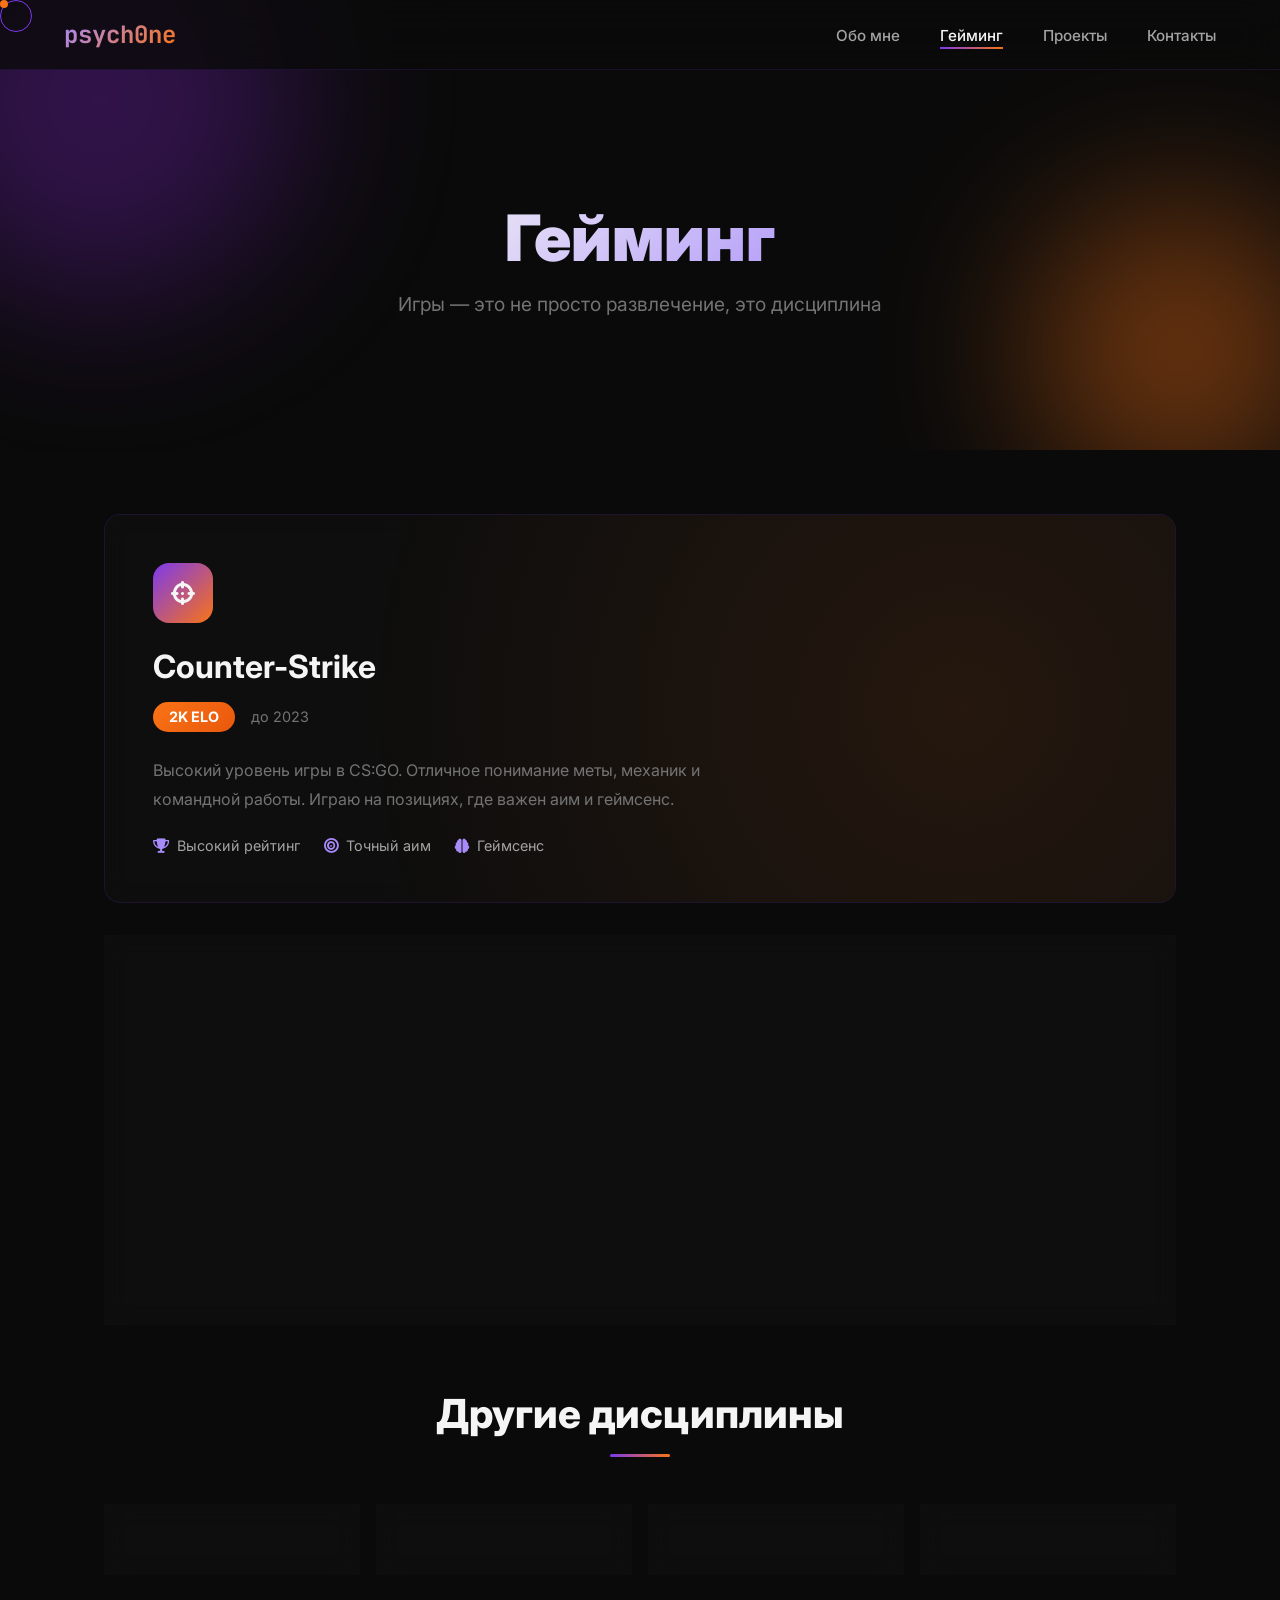
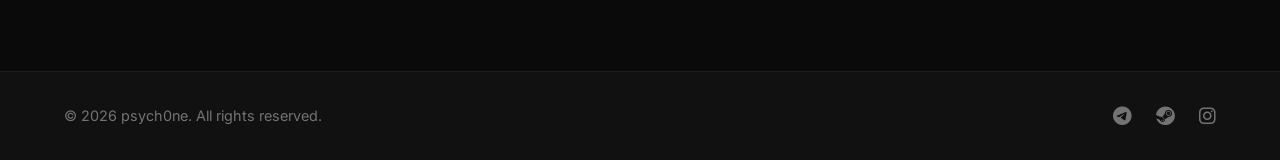
==== gaming.html @ a94a178a "Add files via upload" ====
<!DOCTYPE html>
<html lang="ru">
<head>
    <meta charset="UTF-8">
    <meta name="viewport" content="width=device-width, initial-scale=1.0">
    <title>psych0ne — Гейминг</title>
    <link rel="stylesheet" href="css/style.css">
    <link rel="stylesheet" href="https://cdnjs.cloudflare.com/ajax/libs/font-awesome/6.5.1/css/all.min.css">
</head>
<body>
    <div class="cursor"></div>
    <div class="cursor-follower"></div>

    <nav class="navbar">
        <div class="nav-logo">psych0ne</div>
        <ul class="nav-links">
            <li><a href="index.html">Обо мне</a></li>
            <li><a href="gaming.html" class="active">Гейминг</a></li>
            <li><a href="projects.html">Проекты</a></li>
            <li><a href="contacts.html">Контакты</a></li>
        </ul>
        <div class="hamburger">
            <span></span><span></span><span></span>
        </div>
    </nav>

    <main>
        <section class="page-hero">
            <div class="hero-bg">
                <div class="orb orb-1"></div>
                <div class="orb orb-2"></div>
            </div>
            <div class="page-hero-content">
                <h1>Гейминг</h1>
                <p>Игры — это не просто развлечение, это дисциплина</p>
            </div>
        </section>

        <section class="gaming-section">
            <div class="container">
                <div class="game-showcase">
                    <div class="game-card large glass">
                        <div class="game-bg cs-bg"></div>
                        <div class="game-content">
                            <div class="game-icon">
                                <i class="fas fa-crosshairs"></i>
                            </div>
                            <h2>Counter-Strike</h2>
                            <div class="game-rank">
                                <span class="rank-badge elite">2K ELO</span>
                                <span class="rank-year">до 2023</span>
                            </div>
                            <p>Высокий уровень игры в CS:GO. Отличное понимание меты, механик и командной работы. Играю на позициях, где важен аим и геймсенс.</p>
                            <div class="game-stats-row">
                                <div class="g-stat">
                                    <i class="fas fa-trophy"></i>
                                    <span>Высокий рейтинг</span>
                                </div>
                                <div class="g-stat">
                                    <i class="fas fa-bullseye"></i>
                                    <span>Точный аим</span>
                                </div>
                                <div class="g-stat">
                                    <i class="fas fa-brain"></i>
                                    <span>Геймсенс</span>
                                </div>
                            </div>
                        </div>
                    </div>

                    <div class="game-card large glass">
                        <div class="game-bg dota-bg"></div>
                        <div class="game-content">
                            <div class="game-icon">
                                <i class="fas fa-shield-halved"></i>
                            </div>
                            <h2>Dota 2</h2>
                            <div class="game-rank">
                                <span class="rank-badge immortal">Титан</span>
                            </div>
                            <p>Достиг ранга Титан в Dota 2. Глубокое понимание драфтов, макроигры и ротаций. Умею играть на разных ролях и адаптироваться под мету.</p>
                            <div class="game-stats-row">
                                <div class="g-stat">
                                    <i class="fas fa-crown"></i>
                                    <span>Ранг Титан</span>
                                </div>
                                <div class="g-stat">
                                    <i class="fas fa-chess"></i>
                                    <span>Стратегия</span>
                                </div>
                                <div class="g-stat">
                                    <i class="fas fa-users"></i>
                                    <span>Тимплей</span>
                                </div>
                            </div>
                        </div>
                    </div>
                </div>

                <div class="other-games">
                    <h2 class="section-title">Другие дисциплины</h2>
                    <div class="mini-games-grid">
                        <div class="mini-game glass">
                            <i class="fas fa-desktop"></i>
                            <span>Различные PC-игры</span>
                        </div>
                        <div class="mini-game glass">
                            <i class="fas fa-mouse"></i>
                            <span>Высокая точность</span>
                        </div>
                        <div class="mini-game glass">
                            <i class="fas fa-keyboard"></i>
                            <span>Быстрая реакция</span>
                        </div>
                        <div class="mini-game glass">
                            <i class="fas fa-chart-line"></i>
                            <span>Анализ меты</span>
                        </div>
                    </div>
                </div>
            </div>
        </section>
    </main>

    <footer>
        <div class="footer-content">
            <p>© 2026 psych0ne. All rights reserved.</p>
            <div class="footer-links">
                <a href="https://t.me/Dadruuuz" target="_blank"><i class="fab fa-telegram"></i></a>
                <a href="https://steamcommunity.com/id/psych0ne/" target="_blank"><i class="fab fa-steam"></i></a>
                <a href="https://www.instagram.com/psych0ne_" target="_blank"><i class="fab fa-instagram"></i></a>
            </div>
        </div>
    </footer>

    <script src="js/main.js"></script>
</body>
</html>
---- css/style.css ----
@import url('https://fonts.googleapis.com/css2?family=Inter:wght@300;400;500;600;700;800;900&family=JetBrains+Mono:wght@400;700&display=swap');

:root {
    --bg-primary: #0a0a0a;
    --bg-secondary: #111111;
    --bg-card: rgba(17, 17, 17, 0.7);
    --purple: #7c3aed;
    --purple-dark: #6b21a8;
    --purple-light: #a78bfa;
    --orange: #f97316;
    --orange-dark: #ea580c;
    --text-primary: #f5f5f5;
    --text-secondary: #a3a3a3;
    --text-muted: #737373;
    --border: rgba(124, 58, 237, 0.15);
    --glass: rgba(17, 17, 17, 0.6);
}

* {
    margin: 0;
    padding: 0;
    box-sizing: border-box;
}

html {
    scroll-behavior: smooth;
}

body {
    font-family: 'Inter', sans-serif;
    background: var(--bg-primary);
    color: var(--text-primary);
    overflow-x: hidden;
    cursor: none;
}

::selection {
    background: var(--purple);
    color: white;
}

/* Custom Cursor */
.cursor {
    width: 8px;
    height: 8px;
    background: var(--orange);
    border-radius: 50%;
    position: fixed;
    pointer-events: none;
    z-index: 9999;
    transition: transform 0.1s;
}

.cursor-follower {
    width: 32px;
    height: 32px;
    border: 1px solid var(--purple);
    border-radius: 50%;
    position: fixed;
    pointer-events: none;
    z-index: 9998;
    transition: transform 0.15s, width 0.2s, height 0.2s;
}

body:hover .cursor,
body:hover .cursor-follower {
    opacity: 1;
}

/* Scrollbar */
::-webkit-scrollbar {
    width: 8px;
}

::-webkit-scrollbar-track {
    background: var(--bg-primary);
}

::-webkit-scrollbar-thumb {
    background: var(--purple-dark);
    border-radius: 4px;
}

::-webkit-scrollbar-thumb:hover {
    background: var(--purple);
}

/* Glass Effect */
.glass {
    background: var(--glass);
    backdrop-filter: blur(12px);
    -webkit-backdrop-filter: blur(12px);
    border: 1px solid var(--border);
    border-radius: 16px;
}

/* Navbar */
.navbar {
    position: fixed;
    top: 0;
    left: 0;
    right: 0;
    z-index: 1000;
    display: flex;
    justify-content: space-between;
    align-items: center;
    padding: 1.2rem 5%;
    background: rgba(10, 10, 10, 0.8);
    backdrop-filter: blur(20px);
    -webkit-backdrop-filter: blur(20px);
    border-bottom: 1px solid var(--border);
}

.nav-logo {
    font-family: 'JetBrains Mono', monospace;
    font-size: 1.5rem;
    font-weight: 700;
    background: linear-gradient(135deg, var(--purple-light), var(--orange));
    -webkit-background-clip: text;
    -webkit-text-fill-color: transparent;
    background-clip: text;
}

.nav-links {
    display: flex;
    list-style: none;
    gap: 2.5rem;
}

.nav-links a {
    text-decoration: none;
    color: var(--text-secondary);
    font-weight: 500;
    font-size: 0.95rem;
    transition: color 0.3s;
    position: relative;
}

.nav-links a::after {
    content: '';
    position: absolute;
    bottom: -4px;
    left: 0;
    width: 0;
    height: 2px;
    background: linear-gradient(90deg, var(--purple), var(--orange));
    transition: width 0.3s;
}

.nav-links a:hover,
.nav-links a.active {
    color: var(--text-primary);
}

.nav-links a:hover::after,
.nav-links a.active::after {
    width: 100%;
}

.hamburger {
    display: none;
    flex-direction: column;
    gap: 5px;
    cursor: pointer;
}

.hamburger span {
    width: 25px;
    height: 2px;
    background: var(--text-primary);
    transition: 0.3s;
}

/* Hero Section */
.hero {
    min-height: 100vh;
    display: flex;
    align-items: center;
    justify-content: center;
    position: relative;
    padding: 0 5%;
    overflow: hidden;
}

.hero-bg {
    position: absolute;
    inset: 0;
    z-index: 0;
}

.orb {
    position: absolute;
    border-radius: 50%;
    filter: blur(80px);
    opacity: 0.4;
    animation: float 8s ease-in-out infinite;
}

.orb-1 {
    width: 400px;
    height: 400px;
    background: var(--purple-dark);
    top: -100px;
    left: -100px;
    animation-delay: 0s;
}

.orb-2 {
    width: 300px;
    height: 300px;
    background: var(--orange);
    bottom: -50px;
    right: -50px;
    animation-delay: -2s;
}

.orb-3 {
    width: 250px;
    height: 250px;
    background: var(--purple);
    top: 50%;
    left: 50%;
    animation-delay: -4s;
}

@keyframes float {
    0%, 100% { transform: translate(0, 0) scale(1); }
    33% { transform: translate(30px, -30px) scale(1.1); }
    66% { transform: translate(-20px, 20px) scale(0.9); }
}

.hero-content {
    position: relative;
    z-index: 1;
    text-align: center;
    max-width: 800px;
}

.hero-badge {
    display: inline-flex;
    align-items: center;
    gap: 0.5rem;
    padding: 0.5rem 1.2rem;
    background: rgba(124, 58, 237, 0.1);
    border: 1px solid var(--border);
    border-radius: 50px;
    font-size: 0.85rem;
    color: var(--purple-light);
    margin-bottom: 2rem;
}

.pulse {
    width: 8px;
    height: 8px;
    background: var(--orange);
    border-radius: 50%;
    animation: pulse 2s infinite;
}

@keyframes pulse {
    0%, 100% { opacity: 1; transform: scale(1); }
    50% { opacity: 0.5; transform: scale(1.2); }
}

.glitch {
    font-family: 'JetBrains Mono', monospace;
    font-size: clamp(3rem, 8vw, 6rem);
    font-weight: 900;
    color: var(--text-primary);
    position: relative;
    text-shadow: 0 0 40px rgba(124, 58, 237, 0.3);
    margin-bottom: 0.5rem;
}

.hero-subtitle {
    font-size: 1.5rem;
    color: var(--text-secondary);
    margin-bottom: 1.5rem;
    font-weight: 300;
}

.hero-desc {
    font-size: 1.1rem;
    color: var(--text-muted);
    line-height: 1.8;
    margin-bottom: 2.5rem;
    max-width: 600px;
    margin-left: auto;
    margin-right: auto;
}

.hero-stats {
    display: flex;
    justify-content: center;
    gap: 3rem;
    margin-bottom: 2.5rem;
}

.stat {
    text-align: center;
}

.stat-num {
    display: block;
    font-family: 'JetBrains Mono', monospace;
    font-size: 2rem;
    font-weight: 700;
    background: linear-gradient(135deg, var(--purple-light), var(--orange));
    -webkit-background-clip: text;
    -webkit-text-fill-color: transparent;
    background-clip: text;
}

.stat-label {
    font-size: 0.85rem;
    color: var(--text-muted);
}

.btn-primary {
    display: inline-flex;
    align-items: center;
    gap: 0.75rem;
    padding: 1rem 2.5rem;
    background: linear-gradient(135deg, var(--purple), var(--purple-dark));
    color: white;
    text-decoration: none;
    border-radius: 50px;
    font-weight: 600;
    transition: all 0.3s;
    border: 1px solid rgba(124, 58, 237, 0.3);
    position: relative;
    overflow: hidden;
}

.btn-primary::before {
    content: '';
    position: absolute;
    inset: 0;
    background: linear-gradient(135deg, var(--orange), var(--orange-dark));
    opacity: 0;
    transition: opacity 0.3s;
}

.btn-primary:hover::before {
    opacity: 1;
}

.btn-primary span,
.btn-primary i {
    position: relative;
    z-index: 1;
}

.btn-primary:hover {
    transform: translateY(-2px);
    box-shadow: 0 10px 40px rgba(124, 58, 237, 0.3);
}

/* Container */
.container {
    max-width: 1200px;
    margin: 0 auto;
    padding: 0 5%;
}

/* Section Title */
.section-title {
    font-size: 2.5rem;
    font-weight: 800;
    text-align: center;
    margin-bottom: 3rem;
    position: relative;
}

.section-title::after {
    content: '';
    display: block;
    width: 60px;
    height: 3px;
    background: linear-gradient(90deg, var(--purple), var(--orange));
    margin: 1rem auto 0;
    border-radius: 2px;
}

/* About Section */
.about-section {
    padding: 6rem 0;
}

.about-grid {
    display: grid;
    grid-template-columns: repeat(auto-fit, minmax(300px, 1fr));
    gap: 1.5rem;
}

.about-card {
    padding: 2rem;
    transition: all 0.3s;
}

.about-card:hover {
    transform: translateY(-5px);
    border-color: rgba(124, 58, 237, 0.3);
    box-shadow: 0 10px 40px rgba(124, 58, 237, 0.1);
}

.card-icon {
    width: 50px;
    height: 50px;
    display: flex;
    align-items: center;
    justify-content: center;
    background: linear-gradient(135deg, var(--purple), var(--purple-dark));
    border-radius: 12px;
    margin-bottom: 1.5rem;
    font-size: 1.2rem;
    color: white;
}

.about-card h3 {
    font-size: 1.2rem;
    margin-bottom: 0.75rem;
    color: var(--text-primary);
}

.about-card p {
    color: var(--text-muted);
    line-height: 1.7;
    font-size: 0.95rem;
}

/* Page Hero */
.page-hero {
    min-height: 50vh;
    display: flex;
    align-items: center;
    justify-content: center;
    position: relative;
    padding: 8rem 5% 4rem;
    overflow: hidden;
}

.page-hero-content {
    position: relative;
    z-index: 1;
    text-align: center;
}

.page-hero-content h1 {
    font-size: clamp(2.5rem, 6vw, 4rem);
    font-weight: 900;
    margin-bottom: 1rem;
    background: linear-gradient(135deg, var(--text-primary), var(--purple-light));
    -webkit-background-clip: text;
    -webkit-text-fill-color: transparent;
    background-clip: text;
}

.page-hero-content p {
    font-size: 1.2rem;
    color: var(--text-muted);
}

/* Gaming Section */
.gaming-section {
    padding: 4rem 0 6rem;
}

.game-showcase {
    display: flex;
    flex-direction: column;
    gap: 2rem;
    margin-bottom: 4rem;
}

.game-card {
    position: relative;
    overflow: hidden;
    padding: 3rem;
    min-height: 350px;
    display: flex;
    align-items: center;
}

.game-bg {
    position: absolute;
    inset: 0;
    opacity: 0.1;
    z-index: 0;
}

.cs-bg {
    background: radial-gradient(circle at 80% 50%, var(--orange), transparent 70%);
}

.dota-bg {
    background: radial-gradient(circle at 20% 50%, var(--purple), transparent 70%);
}

.game-content {
    position: relative;
    z-index: 1;
    max-width: 600px;
}

.game-icon {
    width: 60px;
    height: 60px;
    display: flex;
    align-items: center;
    justify-content: center;
    background: linear-gradient(135deg, var(--purple), var(--orange));
    border-radius: 16px;
    font-size: 1.5rem;
    margin-bottom: 1.5rem;
}

.game-card h2 {
    font-size: 2rem;
    margin-bottom: 1rem;
}

.game-rank {
    display: flex;
    align-items: center;
    gap: 1rem;
    margin-bottom: 1.5rem;
}

.rank-badge {
    padding: 0.4rem 1rem;
    border-radius: 50px;
    font-weight: 700;
    font-size: 0.9rem;
}

.rank-badge.elite {
    background: linear-gradient(135deg, var(--orange), var(--orange-dark));
    color: white;
}

.rank-badge.immortal {
    background: linear-gradient(135deg, #ef4444, #dc2626);
    color: white;
}

.rank-year {
    color: var(--text-muted);
    font-size: 0.9rem;
}

.game-card p {
    color: var(--text-muted);
    line-height: 1.8;
    margin-bottom: 1.5rem;
}

.game-stats-row {
    display: flex;
    gap: 1.5rem;
    flex-wrap: wrap;
}

.g-stat {
    display: flex;
    align-items: center;
    gap: 0.5rem;
    color: var(--text-secondary);
    font-size: 0.9rem;
}

.g-stat i {
    color: var(--purple-light);
}

/* Mini Games */
.mini-games-grid {
    display: grid;
    grid-template-columns: repeat(auto-fit, minmax(200px, 1fr));
    gap: 1rem;
}

.mini-game {
    padding: 1.5rem;
    display: flex;
    align-items: center;
    gap: 1rem;
    color: var(--text-secondary);
    transition: all 0.3s;
}

.mini-game:hover {
    border-color: var(--purple);
    color: var(--text-primary);
}

.mini-game i {
    font-size: 1.2rem;
    color: var(--purple-light);
}

/* Projects Section */
.projects-section {
    padding: 4rem 0 6rem;
}

.projects-timeline {
    position: relative;
    max-width: 800px;
    margin: 0 auto;
}

.timeline-line {
    position: absolute;
    left: 24px;
    top: 0;
    bottom: 0;
    width: 2px;
    background: linear-gradient(180deg, var(--purple), var(--orange));
    opacity: 0.3;
}

.project-item {
    position: relative;
    margin-bottom: 2rem;
    padding: 2rem 2rem 2rem 4rem;
    margin-left: 0;
}

.project-dot {
    position: absolute;
    left: 18px;
    top: 2.5rem;
    width: 14px;
    height: 14px;
    background: var(--purple);
    border-radius: 50%;
    border: 3px solid var(--bg-primary);
    box-shadow: 0 0 20px rgba(124, 58, 237, 0.5);
}

.project-header {
    display: flex;
    align-items: center;
    gap: 1rem;
    margin-bottom: 1rem;
}

.project-icon {
    width: 45px;
    height: 45px;
    display: flex;
    align-items: center;
    justify-content: center;
    background: rgba(124, 58, 237, 0.1);
    border-radius: 12px;
    color: var(--purple-light);
    font-size: 1.1rem;
}

.project-meta h3 {
    font-size: 1.2rem;
    margin-bottom: 0.25rem;
}

.project-tag {
    font-size: 0.8rem;
    color: var(--orange);
    font-family: 'JetBrains Mono', monospace;
}

.project-item p {
    color: var(--text-muted);
    line-height: 1.7;
    margin-bottom: 1rem;
}

.project-features {
    display: flex;
    gap: 1rem;
    flex-wrap: wrap;
}

.project-features span {
    display: flex;
    align-items: center;
    gap: 0.4rem;
    font-size: 0.85rem;
    color: var(--text-secondary);
    padding: 0.4rem 0.8rem;
    background: rgba(124, 58, 237, 0.05);
    border-radius: 50px;
    border: 1px solid var(--border);
}

.nda-notice {
    margin-top: 3rem;
    padding: 2rem;
    text-align: center;
    max-width: 700px;
    margin-left: auto;
    margin-right: auto;
}

.nda-notice i {
    font-size: 2rem;
    color: var(--orange);
    margin-bottom: 1rem;
}

.nda-notice p {
    color: var(--text-muted);
    line-height: 1.7;
}

/* Contacts Section */
.contacts-section {
    padding: 4rem 0 6rem;
}

.contacts-grid {
    display: grid;
    grid-template-columns: repeat(auto-fit, minmax(280px, 1fr));
    gap: 1.5rem;
    max-width: 900px;
    margin: 0 auto;
}

.contact-card {
    display: flex;
    align-items: center;
    gap: 1.5rem;
    padding: 1.5rem 2rem;
    text-decoration: none;
    color: inherit;
    transition: all 0.3s;
}

.contact-card:hover {
    transform: translateX(5px);
    border-color: var(--purple);
}

.contact-icon {
    width: 50px;
    height: 50px;
    display: flex;
    align-items: center;
    justify-content: center;
    border-radius: 12px;
    font-size: 1.3rem;
    flex-shrink: 0;
}

.contact-icon.telegram {
    background: rgba(34, 158, 217, 0.1);
    color: #229ed9;
}

.contact-icon.telegram-work {
    background: rgba(124, 58, 237, 0.1);
    color: var(--purple-light);
}

.contact-icon.steam {
    background: rgba(23, 29, 37, 0.5);
    color: #c5c3c0;
}

.contact-icon.instagram {
    background: linear-gradient(135deg, rgba(225, 48, 108, 0.1), rgba(88, 81, 219, 0.1));
    color: #e1306c;
}

.contact-info h3 {
    font-size: 1.1rem;
    margin-bottom: 0.25rem;
}

.contact-info p {
    color: var(--text-secondary);
    font-family: 'JetBrains Mono', monospace;
    font-size: 0.9rem;
}

.contact-label {
    display: inline-block;
    margin-top: 0.5rem;
    font-size: 0.75rem;
    padding: 0.2rem 0.6rem;
    background: rgba(124, 58, 237, 0.1);
    color: var(--purple-light);
    border-radius: 50px;
}

.contact-arrow {
    margin-left: auto;
    color: var(--text-muted);
    font-size: 0.9rem;
    transition: transform 0.3s;
}

.contact-card:hover .contact-arrow {
    transform: translate(3px, -3px);
    color: var(--purple-light);
}

.contact-footer {
    margin-top: 3rem;
    padding: 2rem;
    text-align: center;
    max-width: 600px;
    margin-left: auto;
    margin-right: auto;
}

.contact-footer i {
    font-size: 1.5rem;
    color: var(--purple-light);
    margin-bottom: 0.75rem;
}

.contact-footer p {
    color: var(--text-muted);
}

/* Footer */
footer {
    border-top: 1px solid var(--border);
    padding: 2rem 5%;
    background: var(--bg-secondary);
}

.footer-content {
    max-width: 1200px;
    margin: 0 auto;
    display: flex;
    justify-content: space-between;
    align-items: center;
    flex-wrap: wrap;
    gap: 1rem;
}

.footer-content p {
    color: var(--text-muted);
    font-size: 0.9rem;
}

.footer-links {
    display: flex;
    gap: 1.5rem;
}

.footer-links a {
    color: var(--text-muted);
    font-size: 1.2rem;
    transition: color 0.3s;
}

.footer-links a:hover {
    color: var(--purple-light);
}

/* Responsive */
@media (max-width: 768px) {
    .nav-links {
        position: fixed;
        top: 70px;
        left: 0;
        right: 0;
        background: var(--bg-secondary);
        flex-direction: column;
        padding: 2rem;
        gap: 1.5rem;
        border-bottom: 1px solid var(--border);
        transform: translateY(-150%);
        transition: transform 0.3s;
    }

    .nav-links.active {
        transform: translateY(0);
    }

    .hamburger {
        display: flex;
    }

    .hero-stats {
        gap: 1.5rem;
    }

    .hero-desc {
        font-size: 1rem;
    }

    .game-card {
        padding: 2rem;
    }

    .project-item {
        padding: 1.5rem 1.5rem 1.5rem 3rem;
    }

    .timeline-line {
        left: 18px;
    }

    .project-dot {
        left: 12px;
    }

    .cursor, .cursor-follower {
        display: none;
    }

    body {
        cursor: auto;
    }

    .footer-content {
        flex-direction: column;
        text-align: center;
    }
}

/* Animations */
@keyframes fadeInUp {
    from {
        opacity: 0;
        transform: translateY(30px);
    }
    to {
        opacity: 1;
        transform: translateY(0);
    }
}

.about-card,
.game-card,
.project-item,
.contact-card {
    animation: fadeInUp 0.6s ease-out forwards;
    opacity: 0;
}

.about-card:nth-child(1) { animation-delay: 0.1s; }
.about-card:nth-child(2) { animation-delay: 0.2s; }
.about-card:nth-child(3) { animation-delay: 0.3s; }
.about-card:nth-child(4) { animation-delay: 0.4s; }
.about-card:nth-child(5) { animation-delay: 0.5s; }
.about-card:nth-child(6) { animation-delay: 0.6s; }

.project-item:nth-child(2) { animation-delay: 0.2s; }
.project-item:nth-child(3) { animation-delay: 0.4s; }
.project-item:nth-child(4) { animation-delay: 0.6s; }

.contact-card:nth-child(1) { animation-delay: 0.1s; }
.contact-card:nth-child(2) { animation-delay: 0.2s; }
.contact-card:nth-child(3) { animation-delay: 0.3s; }
.contact-card:nth-child(4) { animation-delay: 0.4s; }
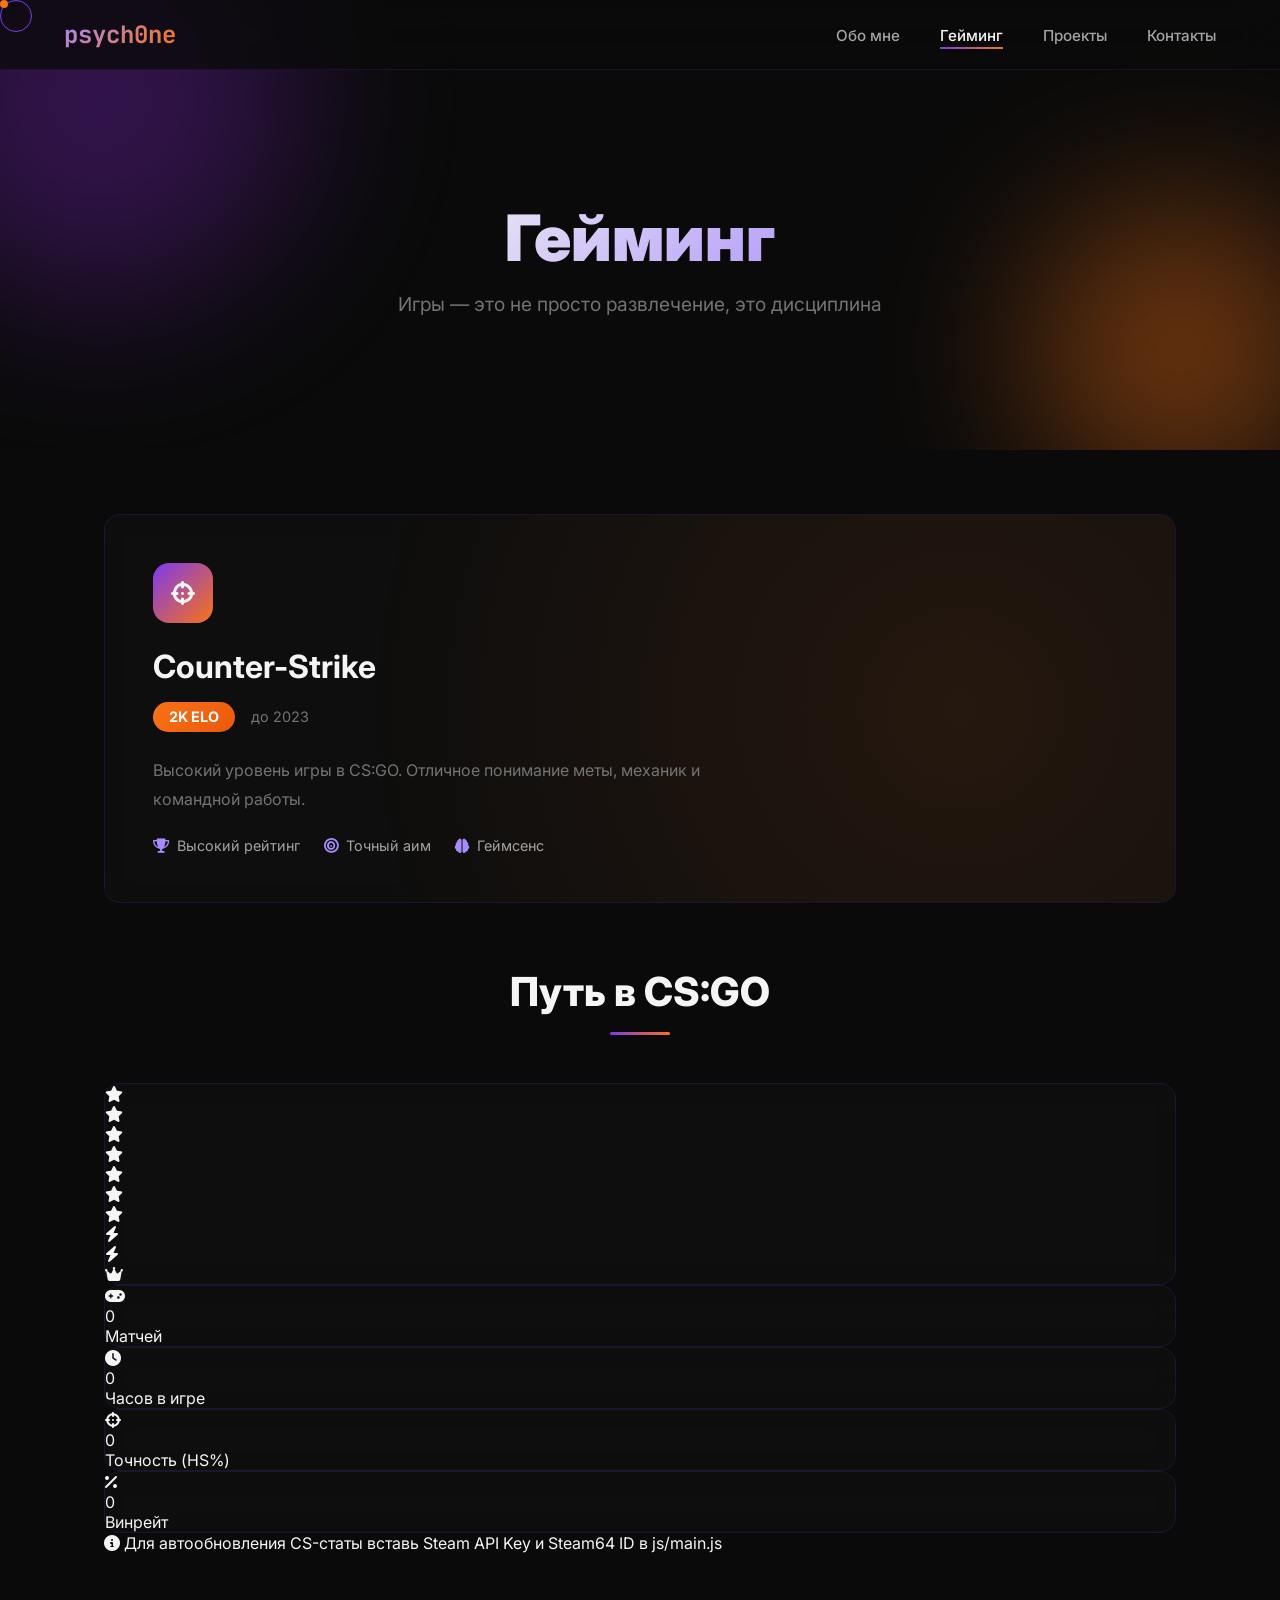
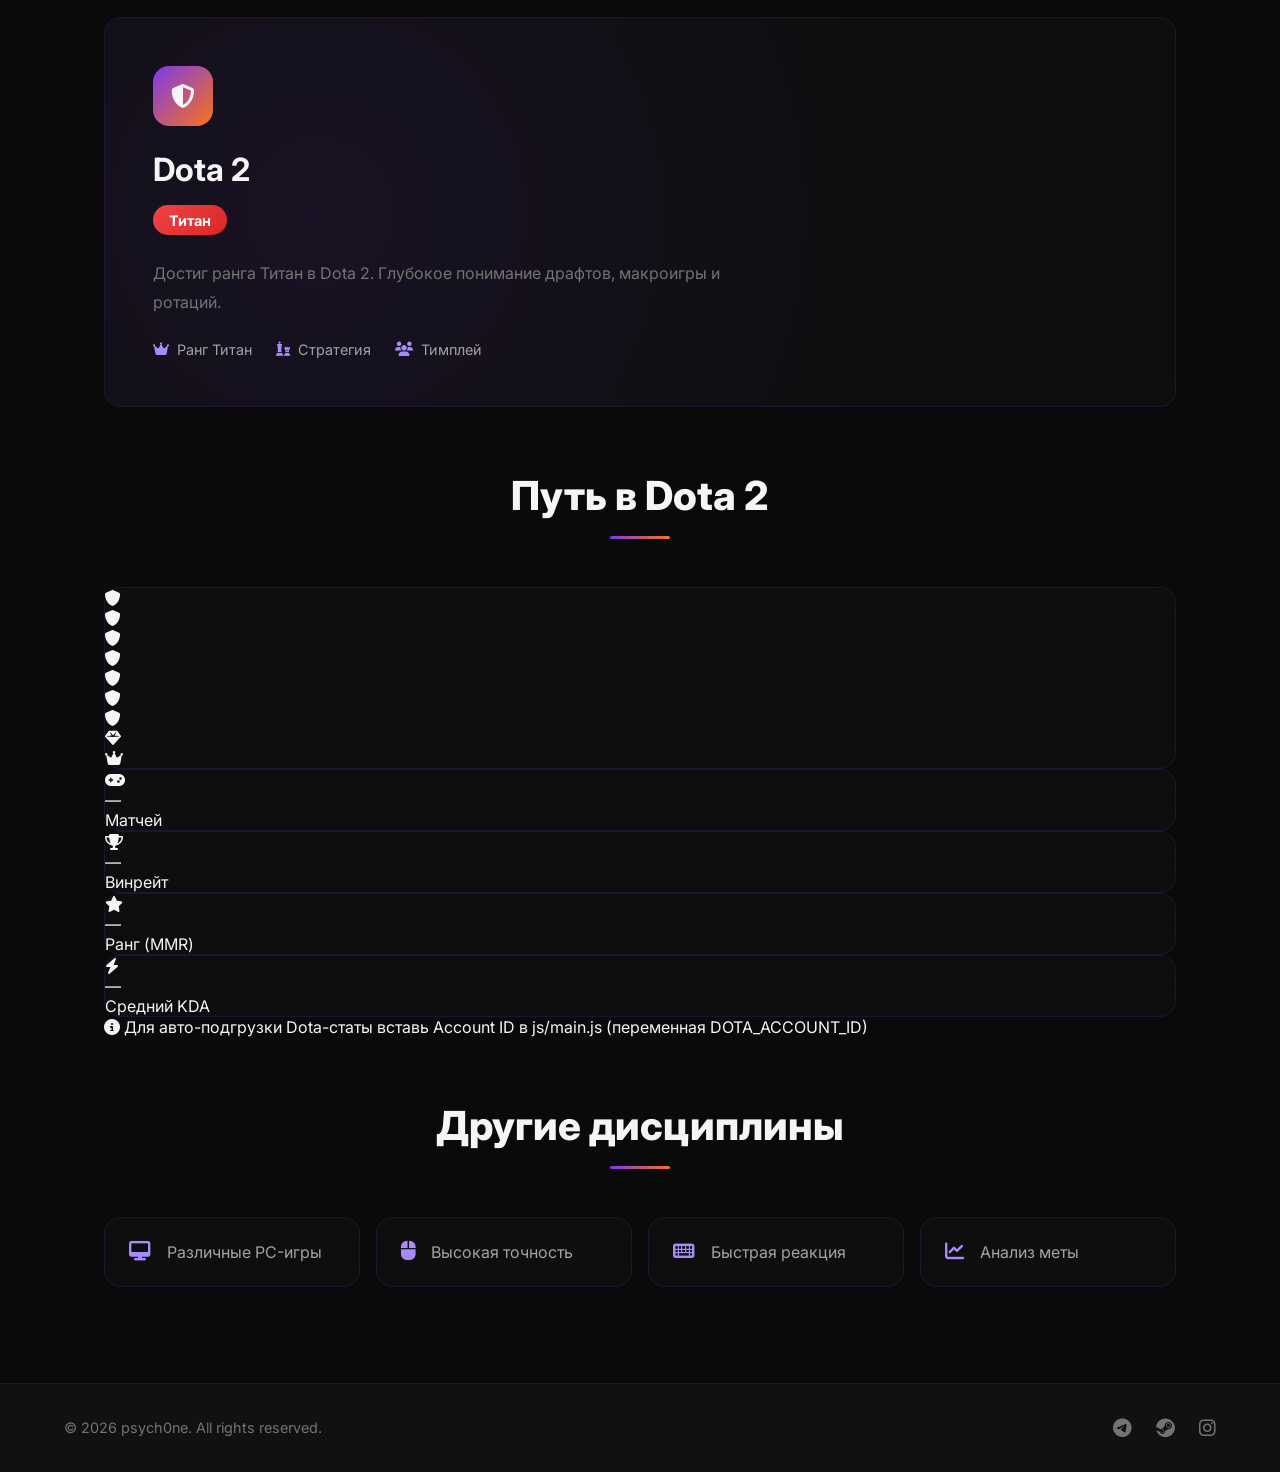
==== commit 1d328749: "Update gaming.html" ====
--- a/gaming.html
+++ b/gaming.html
@@ -38,84 +38,145 @@
 
         <section class="gaming-section">
             <div class="container">
+                <!-- CS -->
                 <div class="game-showcase">
                     <div class="game-card large glass">
                         <div class="game-bg cs-bg"></div>
                         <div class="game-content">
-                            <div class="game-icon">
-                                <i class="fas fa-crosshairs"></i>
-                            </div>
+                            <div class="game-icon"><i class="fas fa-crosshairs"></i></div>
                             <h2>Counter-Strike</h2>
                             <div class="game-rank">
                                 <span class="rank-badge elite">2K ELO</span>
                                 <span class="rank-year">до 2023</span>
                             </div>
-                            <p>Высокий уровень игры в CS:GO. Отличное понимание меты, механик и командной работы. Играю на позициях, где важен аим и геймсенс.</p>
+                            <p>Высокий уровень игры в CS:GO. Отличное понимание меты, механик и командной работы.</p>
                             <div class="game-stats-row">
-                                <div class="g-stat">
-                                    <i class="fas fa-trophy"></i>
-                                    <span>Высокий рейтинг</span>
-                                </div>
-                                <div class="g-stat">
-                                    <i class="fas fa-bullseye"></i>
-                                    <span>Точный аим</span>
-                                </div>
-                                <div class="g-stat">
-                                    <i class="fas fa-brain"></i>
-                                    <span>Геймсенс</span>
-                                </div>
-                            </div>
-                        </div>
-                    </div>
-
-                    <div class="game-card large glass">
-                        <div class="game-bg dota-bg"></div>
-                        <div class="game-content">
-                            <div class="game-icon">
-                                <i class="fas fa-shield-halved"></i>
-                            </div>
-                            <h2>Dota 2</h2>
-                            <div class="game-rank">
-                                <span class="rank-badge immortal">Титан</span>
-                            </div>
-                            <p>Достиг ранга Титан в Dota 2. Глубокое понимание драфтов, макроигры и ротаций. Умею играть на разных ролях и адаптироваться под мету.</p>
-                            <div class="game-stats-row">
-                                <div class="g-stat">
-                                    <i class="fas fa-crown"></i>
-                                    <span>Ранг Титан</span>
-                                </div>
-                                <div class="g-stat">
-                                    <i class="fas fa-chess"></i>
-                                    <span>Стратегия</span>
-                                </div>
-                                <div class="g-stat">
-                                    <i class="fas fa-users"></i>
-                                    <span>Тимплей</span>
-                                </div>
+                                <div class="g-stat"><i class="fas fa-trophy"></i><span>Высокий рейтинг</span></div>
+                                <div class="g-stat"><i class="fas fa-bullseye"></i><span>Точный аим</span></div>
+                                <div class="g-stat"><i class="fas fa-brain"></i><span>Геймсенс</span></div>
                             </div>
                         </div>
                     </div>
                 </div>
 
-                <div class="other-games">
+                <!-- CS Rank Map -->
+                <div class="rank-section">
+                    <h2 class="section-title">Путь в CS:GO</h2>
+                    <div class="rank-map glass">
+                        <div class="rank-track">
+                            <div class="rank-progress cs-progress"></div>
+                            <div class="rank-nodes">
+                                <div class="rank-node" data-label="Silver"><i class="fas fa-star"></i></div>
+                                <div class="rank-node" data-label="Gold Nova"><i class="fas fa-star"></i></div>
+                                <div class="rank-node" data-label="MG"><i class="fas fa-star"></i></div>
+                                <div class="rank-node" data-label="DMG"><i class="fas fa-star"></i></div>
+                                <div class="rank-node" data-label="LE"><i class="fas fa-star"></i></div>
+                                <div class="rank-node" data-label="SMFC"><i class="fas fa-star"></i></div>
+                                <div class="rank-node" data-label="GE"><i class="fas fa-star"></i></div>
+                                <div class="rank-node" data-label="Faceit 1-5"><i class="fas fa-bolt"></i></div>
+                                <div class="rank-node" data-label="Faceit 6-9"><i class="fas fa-bolt"></i></div>
+                                <div class="rank-node active" data-label="2K ELO"><i class="fas fa-crown"></i></div>
+                            </div>
+                        </div>
+                    </div>
+                </div>
+
+                <!-- CS Stats -->
+                <div class="stats-grid" id="cs-stats">
+                    <div class="stat-card glass">
+                        <i class="fas fa-gamepad"></i>
+                        <div class="stat-value" data-target="3200">0</div>
+                        <div class="stat-name">Матчей</div>
+                    </div>
+                    <div class="stat-card glass">
+                        <i class="fas fa-clock"></i>
+                        <div class="stat-value" data-target="4500">0</div>
+                        <div class="stat-name">Часов в игре</div>
+                    </div>
+                    <div class="stat-card glass">
+                        <i class="fas fa-crosshairs"></i>
+                        <div class="stat-value" data-target="42" data-suffix="%">0</div>
+                        <div class="stat-name">Точность (HS%)</div>
+                    </div>
+                    <div class="stat-card glass">
+                        <i class="fas fa-percentage"></i>
+                        <div class="stat-value" data-target="54" data-suffix="%">0</div>
+                        <div class="stat-name">Винрейт</div>
+                    </div>
+                </div>
+                <p class="api-note"><i class="fas fa-info-circle"></i> Для автообновления CS-статы вставь Steam API Key и Steam64 ID в js/main.js</p>
+
+                <!-- Dota 2 -->
+                <div class="game-showcase" style="margin-top: 4rem;">
+                    <div class="game-card large glass">
+                        <div class="game-bg dota-bg"></div>
+                        <div class="game-content">
+                            <div class="game-icon"><i class="fas fa-shield-halved"></i></div>
+                            <h2>Dota 2</h2>
+                            <div class="game-rank"><span class="rank-badge immortal">Титан</span></div>
+                            <p>Достиг ранга Титан в Dota 2. Глубокое понимание драфтов, макроигры и ротаций.</p>
+                            <div class="game-stats-row">
+                                <div class="g-stat"><i class="fas fa-crown"></i><span>Ранг Титан</span></div>
+                                <div class="g-stat"><i class="fas fa-chess"></i><span>Стратегия</span></div>
+                                <div class="g-stat"><i class="fas fa-users"></i><span>Тимплей</span></div>
+                            </div>
+                        </div>
+                    </div>
+                </div>
+
+                <!-- Dota Rank Map -->
+                <div class="rank-section">
+                    <h2 class="section-title">Путь в Dota 2</h2>
+                    <div class="rank-map glass">
+                        <div class="rank-track">
+                            <div class="rank-progress dota-progress"></div>
+                            <div class="rank-nodes">
+                                <div class="rank-node" data-label="Herald"><i class="fas fa-shield"></i></div>
+                                <div class="rank-node" data-label="Guardian"><i class="fas fa-shield"></i></div>
+                                <div class="rank-node" data-label="Crusader"><i class="fas fa-shield"></i></div>
+                                <div class="rank-node" data-label="Archon"><i class="fas fa-shield"></i></div>
+                                <div class="rank-node" data-label="Legend"><i class="fas fa-shield"></i></div>
+                                <div class="rank-node" data-label="Ancient"><i class="fas fa-shield"></i></div>
+                                <div class="rank-node" data-label="Divine"><i class="fas fa-shield"></i></div>
+                                <div class="rank-node" data-label="Immortal"><i class="fas fa-gem"></i></div>
+                                <div class="rank-node active" data-label="Титан"><i class="fas fa-crown"></i></div>
+                            </div>
+                        </div>
+                    </div>
+                </div>
+
+                <!-- Dota Stats -->
+                <div class="stats-grid" id="dota-stats">
+                    <div class="stat-card glass">
+                        <i class="fas fa-gamepad"></i>
+                        <div class="stat-value" id="dota-matches">—</div>
+                        <div class="stat-name">Матчей</div>
+                    </div>
+                    <div class="stat-card glass">
+                        <i class="fas fa-trophy"></i>
+                        <div class="stat-value" id="dota-winrate">—</div>
+                        <div class="stat-name">Винрейт</div>
+                    </div>
+                    <div class="stat-card glass">
+                        <i class="fas fa-star"></i>
+                        <div class="stat-value" id="dota-rank">—</div>
+                        <div class="stat-name">Ранг (MMR)</div>
+                    </div>
+                    <div class="stat-card glass">
+                        <i class="fas fa-bolt"></i>
+                        <div class="stat-value" id="dota-kda">—</div>
+                        <div class="stat-name">Средний KDA</div>
+                    </div>
+                </div>
+                <p class="api-note"><i class="fas fa-info-circle"></i> Для авто-подгрузки Dota-статы вставь Account ID в js/main.js (переменная DOTA_ACCOUNT_ID)</p>
+
+                <div class="other-games" style="margin-top: 4rem;">
                     <h2 class="section-title">Другие дисциплины</h2>
                     <div class="mini-games-grid">
-                        <div class="mini-game glass">
-                            <i class="fas fa-desktop"></i>
-                            <span>Различные PC-игры</span>
-                        </div>
-                        <div class="mini-game glass">
-                            <i class="fas fa-mouse"></i>
-                            <span>Высокая точность</span>
-                        </div>
-                        <div class="mini-game glass">
-                            <i class="fas fa-keyboard"></i>
-                            <span>Быстрая реакция</span>
-                        </div>
-                        <div class="mini-game glass">
-                            <i class="fas fa-chart-line"></i>
-                            <span>Анализ меты</span>
-                        </div>
+                        <div class="mini-game glass"><i class="fas fa-desktop"></i><span>Различные PC-игры</span></div>
+                        <div class="mini-game glass"><i class="fas fa-mouse"></i><span>Высокая точность</span></div>
+                        <div class="mini-game glass"><i class="fas fa-keyboard"></i><span>Быстрая реакция</span></div>
+                        <div class="mini-game glass"><i class="fas fa-chart-line"></i><span>Анализ меты</span></div>
                     </div>
                 </div>
             </div>
@@ -135,4 +196,4 @@
 
     <script src="js/main.js"></script>
 </body>
-</html>+</html>
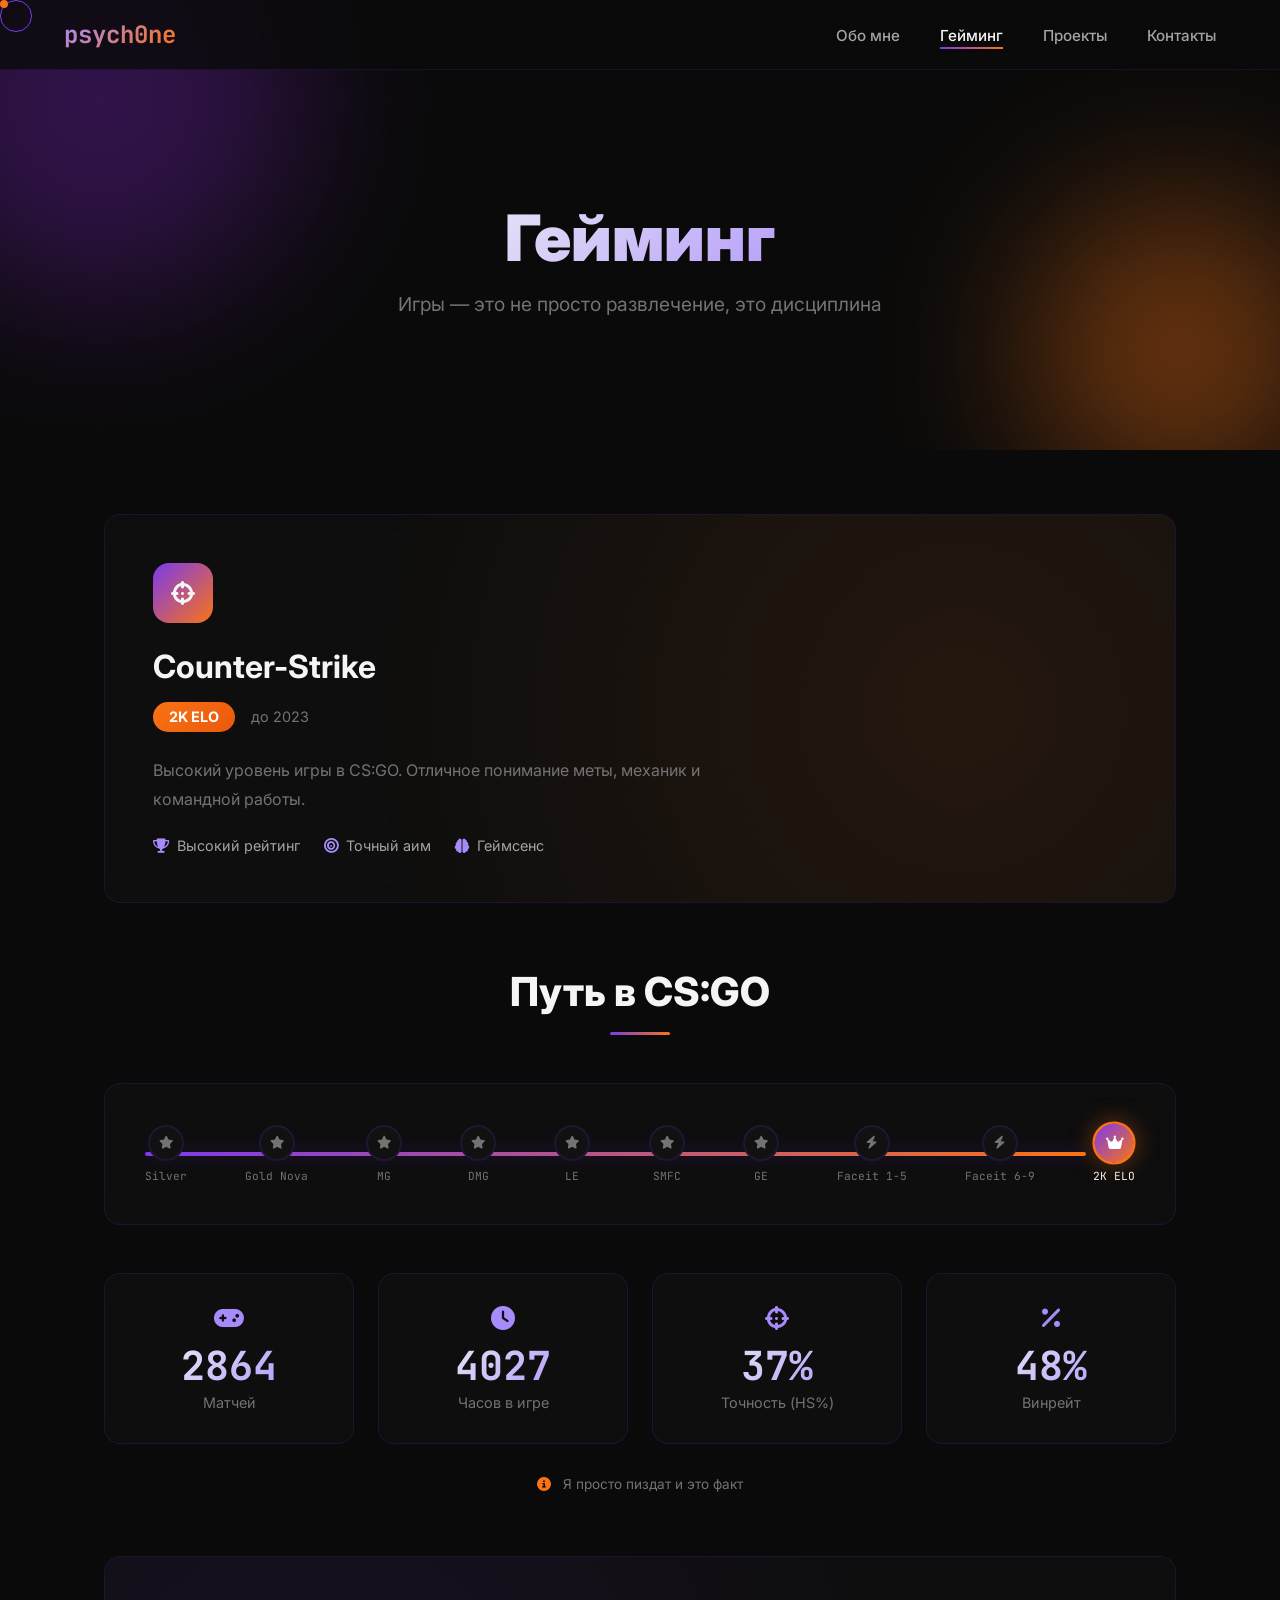
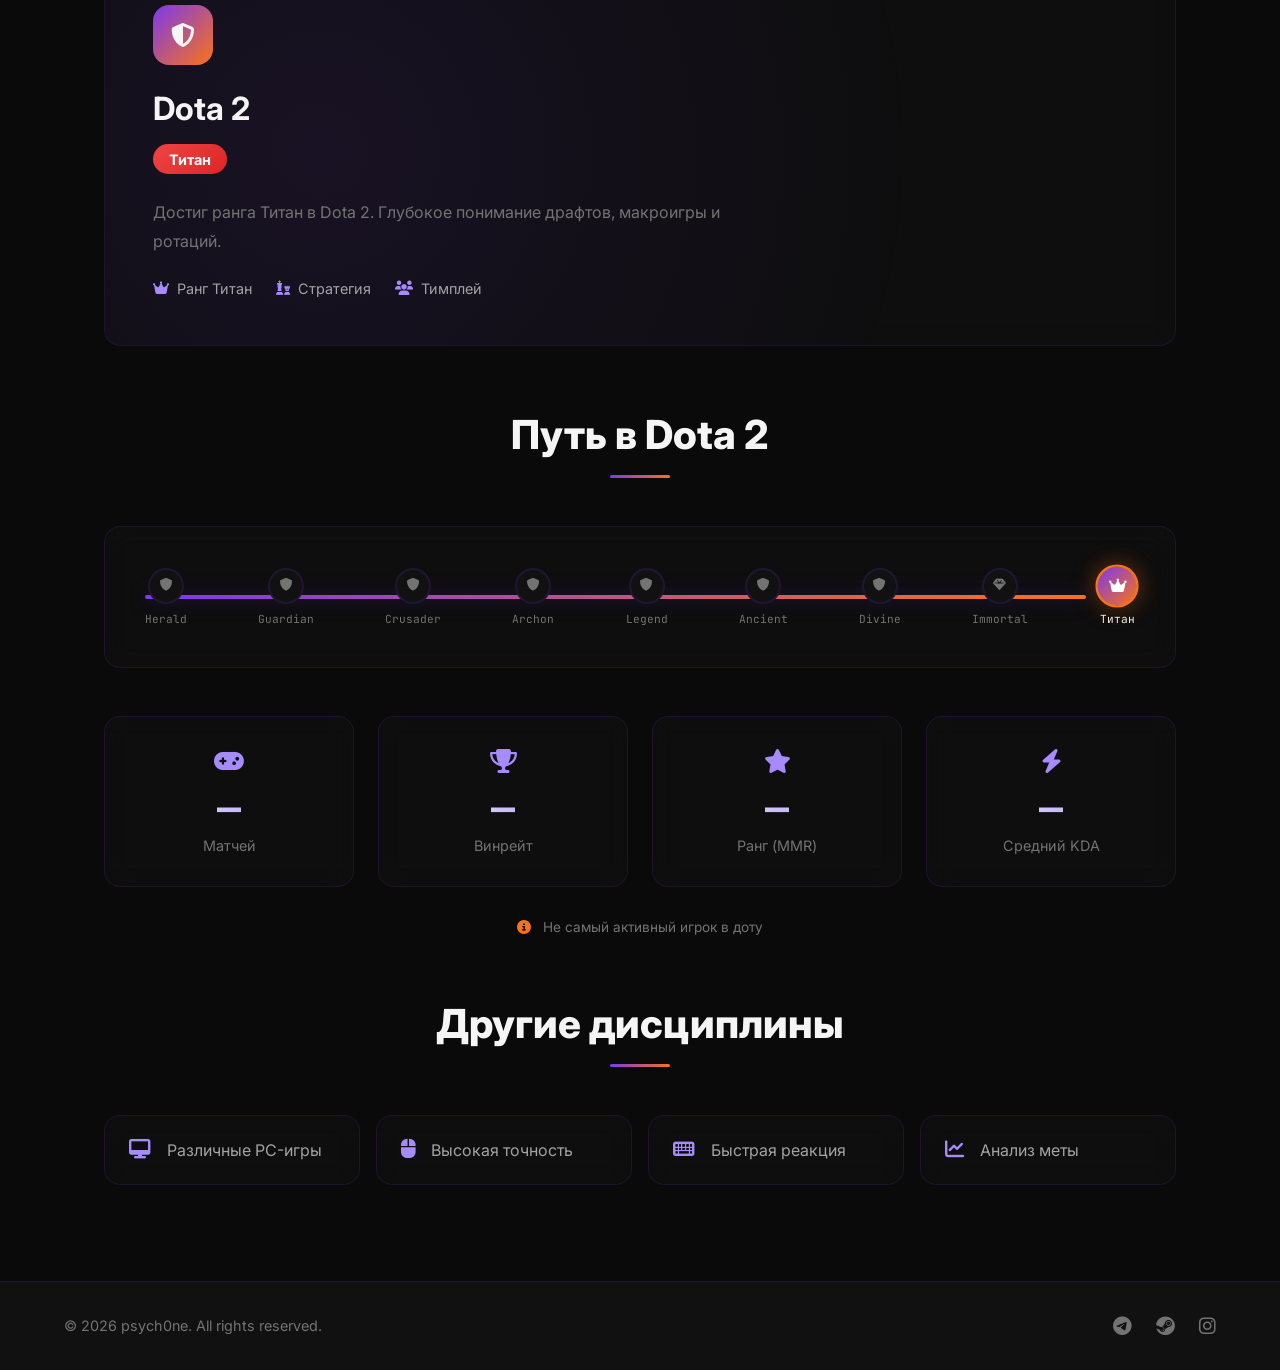
==== commit 435b8f2b: "Update gaming.html" ====
--- a/gaming.html
+++ b/gaming.html
@@ -104,7 +104,7 @@
                         <div class="stat-name">Винрейт</div>
                     </div>
                 </div>
-                <p class="api-note"><i class="fas fa-info-circle"></i> Для автообновления CS-статы вставь Steam API Key и Steam64 ID в js/main.js</p>
+                <p class="api-note"><i class="fas fa-info-circle"></i> Я просто пиздат и это факт</p>
 
                 <!-- Dota 2 -->
                 <div class="game-showcase" style="margin-top: 4rem;">
@@ -168,7 +168,7 @@
                         <div class="stat-name">Средний KDA</div>
                     </div>
                 </div>
-                <p class="api-note"><i class="fas fa-info-circle"></i> Для авто-подгрузки Dota-статы вставь Account ID в js/main.js (переменная DOTA_ACCOUNT_ID)</p>
+                <p class="api-note"><i class="fas fa-info-circle"></i> Не самый активный игрок в доту</p>
 
                 <div class="other-games" style="margin-top: 4rem;">
                     <h2 class="section-title">Другие дисциплины</h2>
--- a/css/style.css
+++ b/css/style.css
@@ -957,4 +957,220 @@
 .contact-card:nth-child(1) { animation-delay: 0.1s; }
 .contact-card:nth-child(2) { animation-delay: 0.2s; }
 .contact-card:nth-child(3) { animation-delay: 0.3s; }
-.contact-card:nth-child(4) { animation-delay: 0.4s; }+.contact-card:nth-child(4) { animation-delay: 0.4s; }
+/* ========== RANK MAP ========== */
+.rank-section { margin: 3rem 0; }
+.rank-map { padding: 2.5rem; overflow-x: auto; }
+.rank-track {
+    position: relative;
+    height: 60px;
+    display: flex;
+    align-items: center;
+    min-width: 700px;
+}
+.rank-progress {
+    position: absolute;
+    left: 0;
+    top: 50%;
+    transform: translateY(-50%);
+    height: 4px;
+    background: linear-gradient(90deg, var(--purple), var(--orange));
+    border-radius: 2px;
+    box-shadow: 0 0 20px rgba(124, 58, 237, 0.4);
+}
+.cs-progress { width: 95%; animation: fillProgress 2s ease-out forwards; }
+.dota-progress { width: 95%; animation: fillProgress 2s ease-out 0.3s forwards; }
+@keyframes fillProgress { from { width: 0; } }
+
+.rank-nodes {
+    display: flex;
+    justify-content: space-between;
+    width: 100%;
+    position: relative;
+    z-index: 1;
+}
+.rank-node {
+    display: flex;
+    flex-direction: column;
+    align-items: center;
+    gap: 0.5rem;
+    color: var(--text-muted);
+    transition: all 0.3s;
+    position: relative;
+}
+.rank-node i {
+    width: 36px;
+    height: 36px;
+    display: flex;
+    align-items: center;
+    justify-content: center;
+    background: var(--bg-secondary);
+    border: 2px solid var(--border);
+    border-radius: 50%;
+    font-size: 0.8rem;
+    transition: all 0.3s;
+}
+.rank-node.active i {
+    background: linear-gradient(135deg, var(--purple), var(--orange));
+    border-color: var(--orange);
+    color: white;
+    box-shadow: 0 0 20px rgba(249, 115, 22, 0.4);
+    transform: scale(1.2);
+}
+.rank-node.active { color: var(--text-primary); }
+.rank-node::after {
+    content: attr(data-label);
+    font-size: 0.7rem;
+    white-space: nowrap;
+    font-family: 'JetBrains Mono', monospace;
+}
+
+/* ========== STATS GRID ========== */
+.stats-grid {
+    display: grid;
+    grid-template-columns: repeat(auto-fit, minmax(200px, 1fr));
+    gap: 1.5rem;
+    margin: 2rem 0;
+}
+.stat-card {
+    padding: 2rem;
+    text-align: center;
+    transition: all 0.3s;
+}
+.stat-card:hover {
+    transform: translateY(-5px);
+    border-color: var(--purple);
+    box-shadow: 0 10px 40px rgba(124, 58, 237, 0.1);
+}
+.stat-card i {
+    font-size: 1.5rem;
+    color: var(--purple-light);
+    margin-bottom: 1rem;
+}
+.stat-value {
+    font-family: 'JetBrains Mono', monospace;
+    font-size: 2.5rem;
+    font-weight: 700;
+    background: linear-gradient(135deg, var(--text-primary), var(--purple-light));
+    -webkit-background-clip: text;
+    -webkit-text-fill-color: transparent;
+    background-clip: text;
+    line-height: 1;
+    margin-bottom: 0.5rem;
+}
+.stat-name {
+    font-size: 0.9rem;
+    color: var(--text-muted);
+}
+.api-note {
+    text-align: center;
+    color: var(--text-muted);
+    font-size: 0.85rem;
+    margin-bottom: 2rem;
+}
+.api-note i { color: var(--orange); margin-right: 0.5rem; }
+
+/* ========== MINI PLAYER ========== */
+.mini-player {
+    display: inline-flex;
+    align-items: center;
+    gap: 1.25rem;
+    padding: 1rem 1.5rem;
+    margin-top: 2rem;
+    max-width: 400px;
+    width: 100%;
+    transition: all 0.3s;
+}
+.mini-player:hover { border-color: var(--purple); }
+.player-visual {
+    position: relative;
+    width: 48px;
+    height: 48px;
+    flex-shrink: 0;
+}
+.vinyl-spin {
+    width: 48px;
+    height: 48px;
+    border-radius: 50%;
+    background: linear-gradient(135deg, var(--bg-secondary), #1a1a1a);
+    border: 2px solid var(--border);
+    display: flex;
+    align-items: center;
+    justify-content: center;
+    position: relative;
+    animation: spin 4s linear infinite;
+}
+@keyframes spin { from { transform: rotate(0deg); } to { transform: rotate(360deg); } }
+.vinyl-grooves {
+    position: absolute;
+    inset: 6px;
+    border-radius: 50%;
+    border: 1px solid rgba(124, 58, 237, 0.2);
+}
+.vinyl-spin i { font-size: 0.9rem; color: var(--purple-light); }
+.playing-indicator {
+    position: absolute;
+    bottom: -8px;
+    right: -8px;
+    display: flex;
+    gap: 2px;
+    align-items: flex-end;
+    height: 14px;
+    background: var(--bg-primary);
+    padding: 2px 4px;
+    border-radius: 4px;
+    border: 1px solid var(--border);
+}
+.playing-indicator span {
+    width: 3px;
+    background: var(--orange);
+    border-radius: 1px;
+    animation: soundbar 1s ease-in-out infinite;
+}
+.playing-indicator span:nth-child(1) { height: 40%; animation-delay: 0s; }
+.playing-indicator span:nth-child(2) { height: 70%; animation-delay: 0.2s; }
+.playing-indicator span:nth-child(3) { height: 50%; animation-delay: 0.4s; }
+@keyframes soundbar {
+    0%, 100% { transform: scaleY(1); }
+    50% { transform: scaleY(1.8); }
+}
+.player-info { flex: 1; min-width: 0; text-align: left; }
+.player-label {
+    font-size: 0.7rem;
+    color: var(--purple-light);
+    text-transform: uppercase;
+    letter-spacing: 1px;
+    margin-bottom: 0.25rem;
+    display: flex;
+    align-items: center;
+    gap: 0.4rem;
+}
+.player-track {
+    font-weight: 600;
+    font-size: 0.95rem;
+    white-space: nowrap;
+    overflow: hidden;
+    text-overflow: ellipsis;
+    color: var(--text-primary);
+}
+.player-artist {
+    font-size: 0.85rem;
+    color: var(--text-muted);
+    white-space: nowrap;
+    overflow: hidden;
+    text-overflow: ellipsis;
+}
+.player-link {
+    color: var(--text-muted);
+    transition: color 0.3s;
+    flex-shrink: 0;
+}
+.player-link:hover { color: var(--purple-light); }
+
+/* ========== RESPONSIVE ========== */
+@media (max-width: 768px) {
+    .rank-map { padding: 1.5rem; }
+    .stats-grid { grid-template-columns: repeat(2, 1fr); gap: 1rem; }
+    .stat-value { font-size: 1.8rem; }
+    .mini-player { max-width: 100%; }
+}
